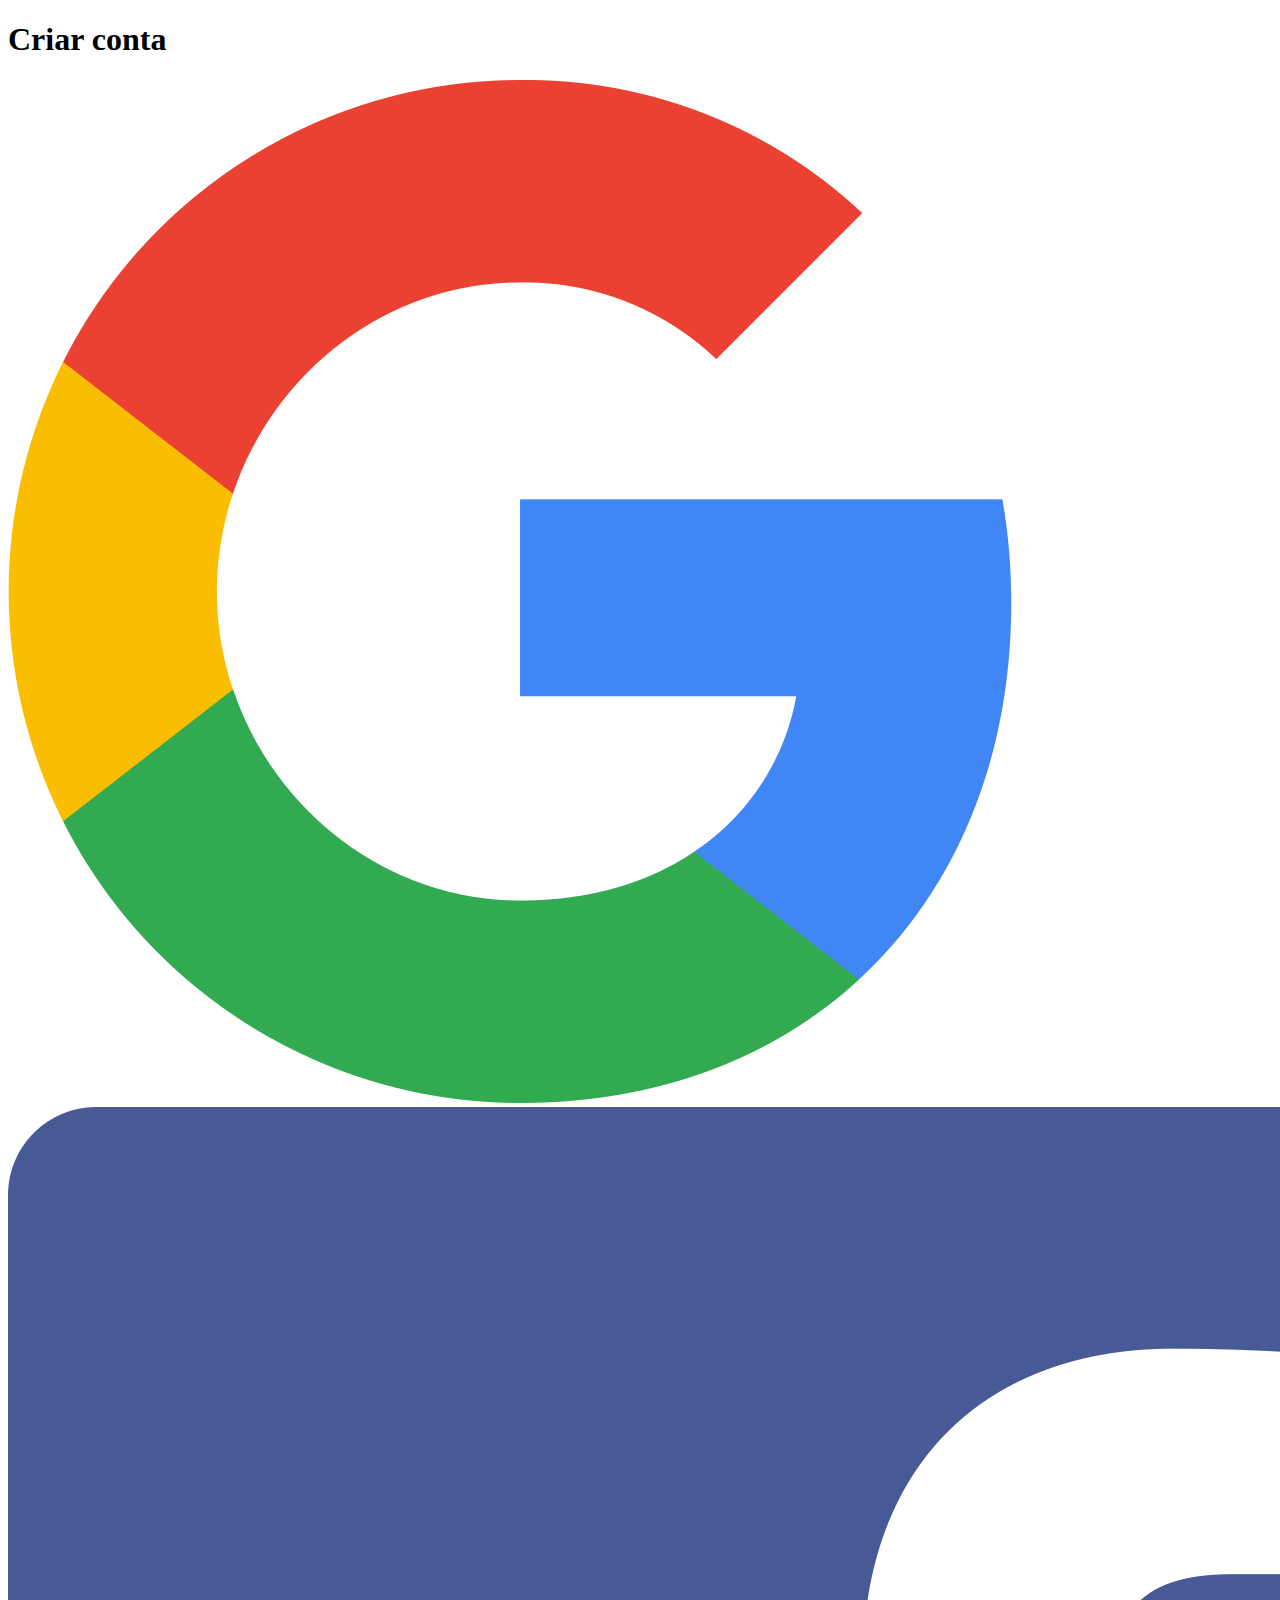
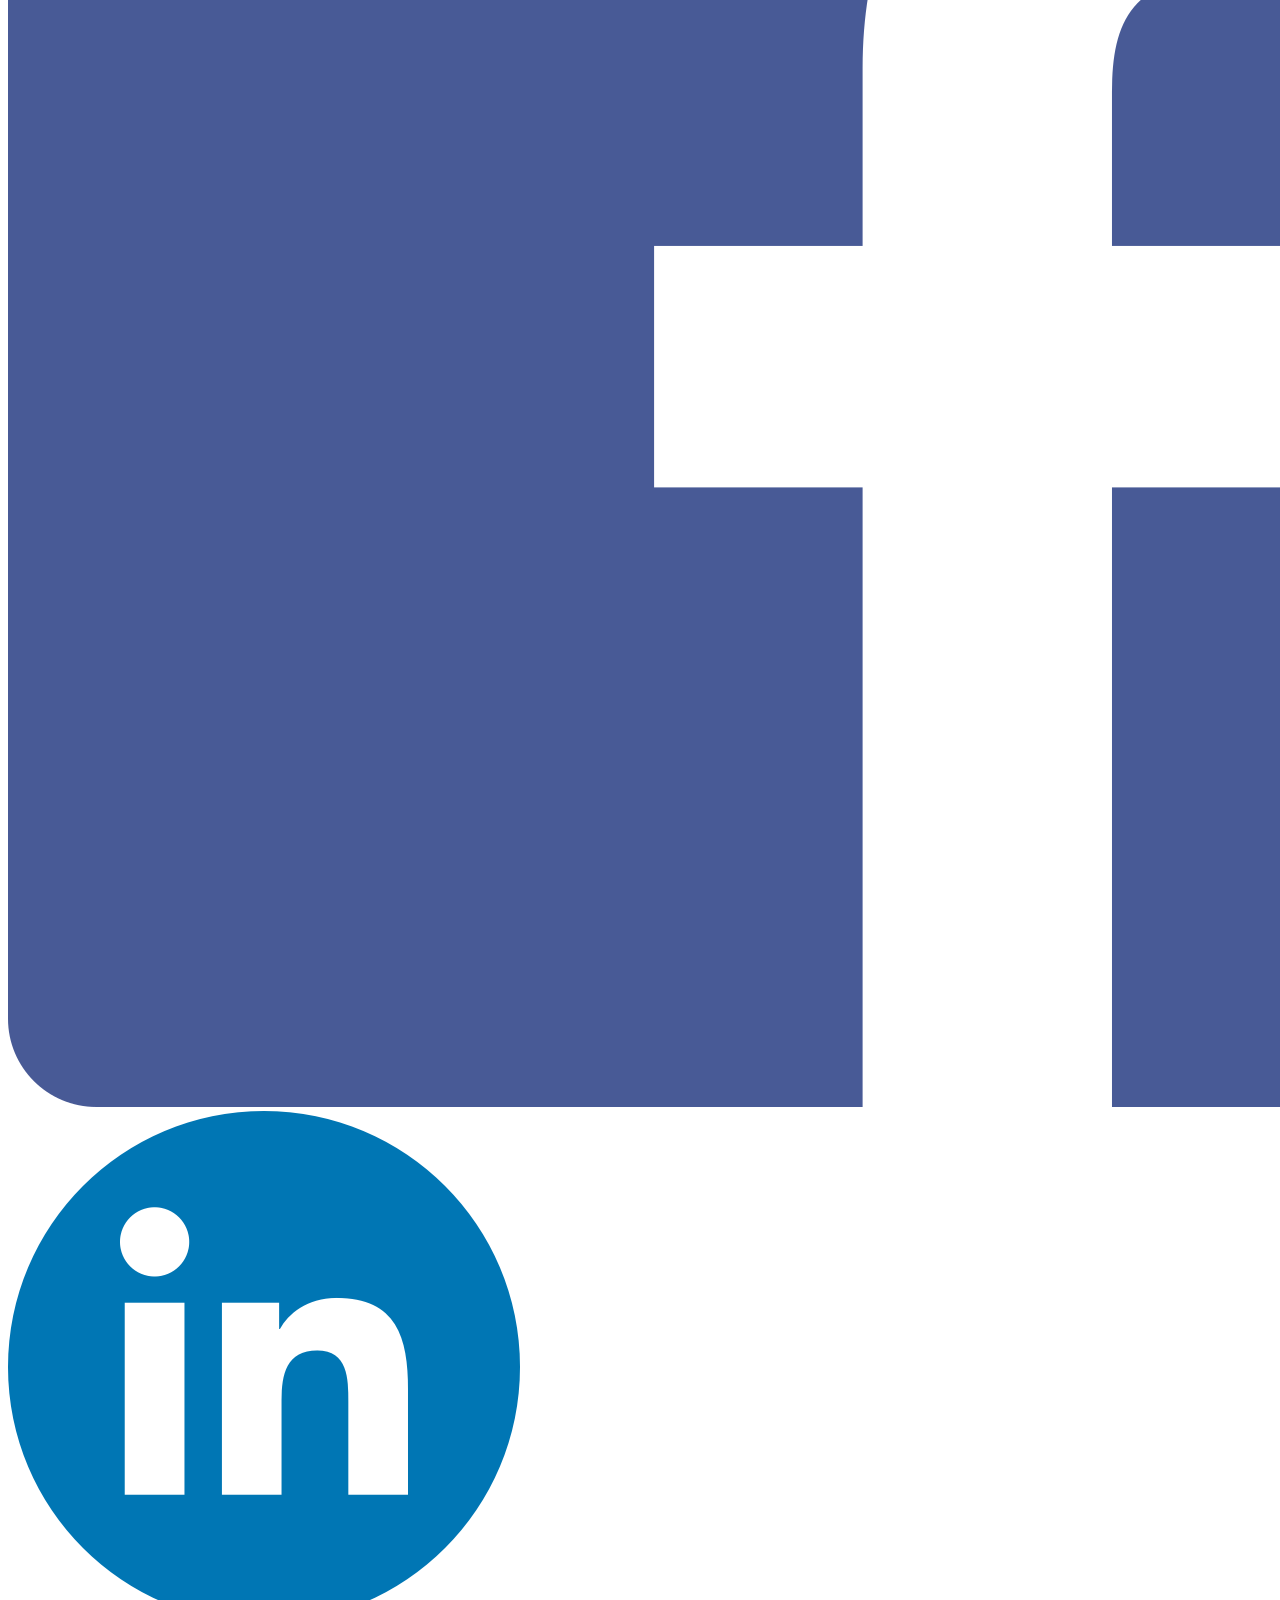
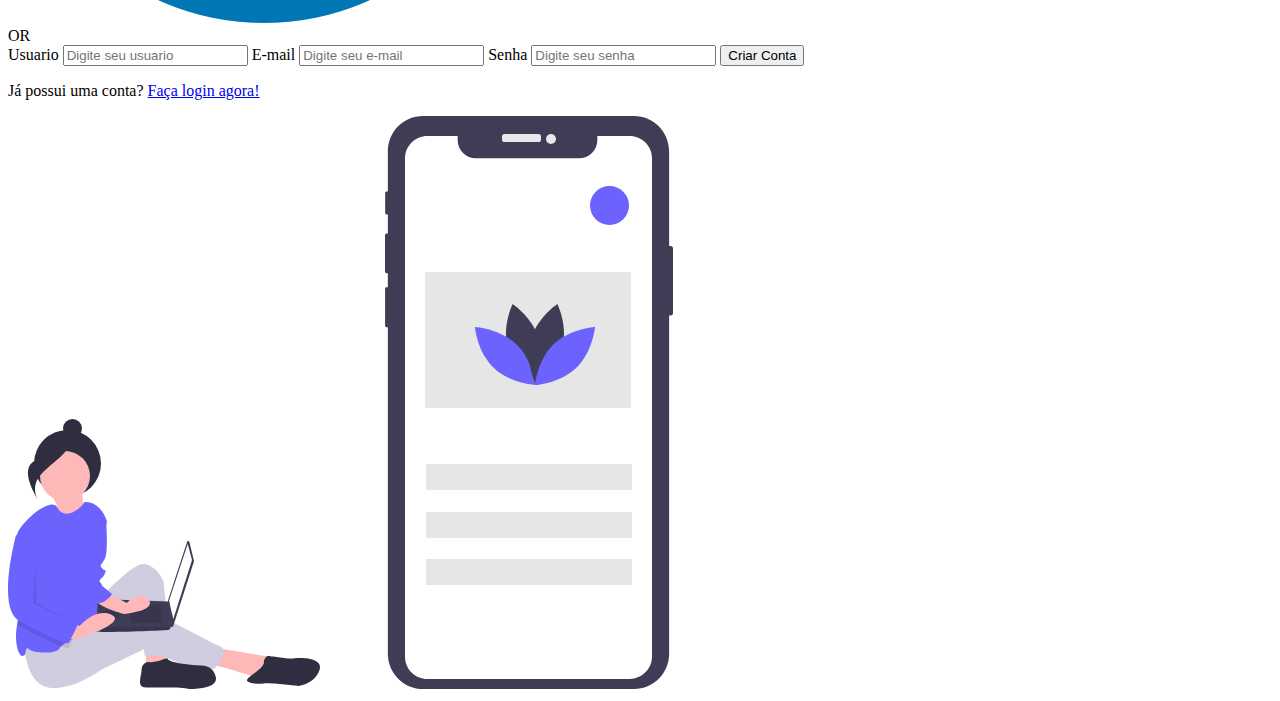
==== register.html @ e9fbd09c ":recycle: refactoring html" ====
<!DOCTYPE html>
<html lang="pt-br">
<head>
    <meta charset="UTF-8">
    <meta http-equiv="X-UA-Compatible" content="IE=edge">
    <meta name="viewport" content="width=device-width, initial-scale=1.0">
    <title>Resgistrar</title>
    <link rel="shortcut icon" href="" type="image/x-icon">
    <link rel="stylesheet" href="./sass/style.css" />
</head>
<body>
    <main>
        <div class="login-area">
            <h1>Criar conta</h1>
            <div class="auto">    
                <a><img src="./src/google.png" alt="Google Logo"></a>
                <a><img src="./src/facebook.png" alt="Facebook Logo"></a>
                <a><img src="./src/linkedin.png" alt="Linkedin Logo"></a>
            </div>
            <div class="alternative">OR</div>
            <div class="manual">
                <form action="">
                    <label for="input-user">
                        <span>Usuario</span>
                        <input type="text" name="User" id="input-user" placeholder="Digite seu usuario">
                    </label>
                    <label for="input-email">
                        <span>E-mail</span>
                        <input type="email" name="Email" id="input-email" placeholder="Digite seu e-mail">
                    </label>
                    <label for="input-password">
                        <span>Senha</span>
                        <input type="password" name="Password" id="input-password" placeholder="Digite seu senha">
                    </label>
                    <button type="submit" id="login-button">Criar Conta</button>
                </form>
            </div>
            <p>Já possui uma conta? <a href="./index.html">Faça login agora!</a></p>
        </div>
        <div class="background-img">
            <img src="./src/mobile.svg" alt="Background Image">
            <div class="circle"></div>
        </div>
    </main>
</body>
</html>
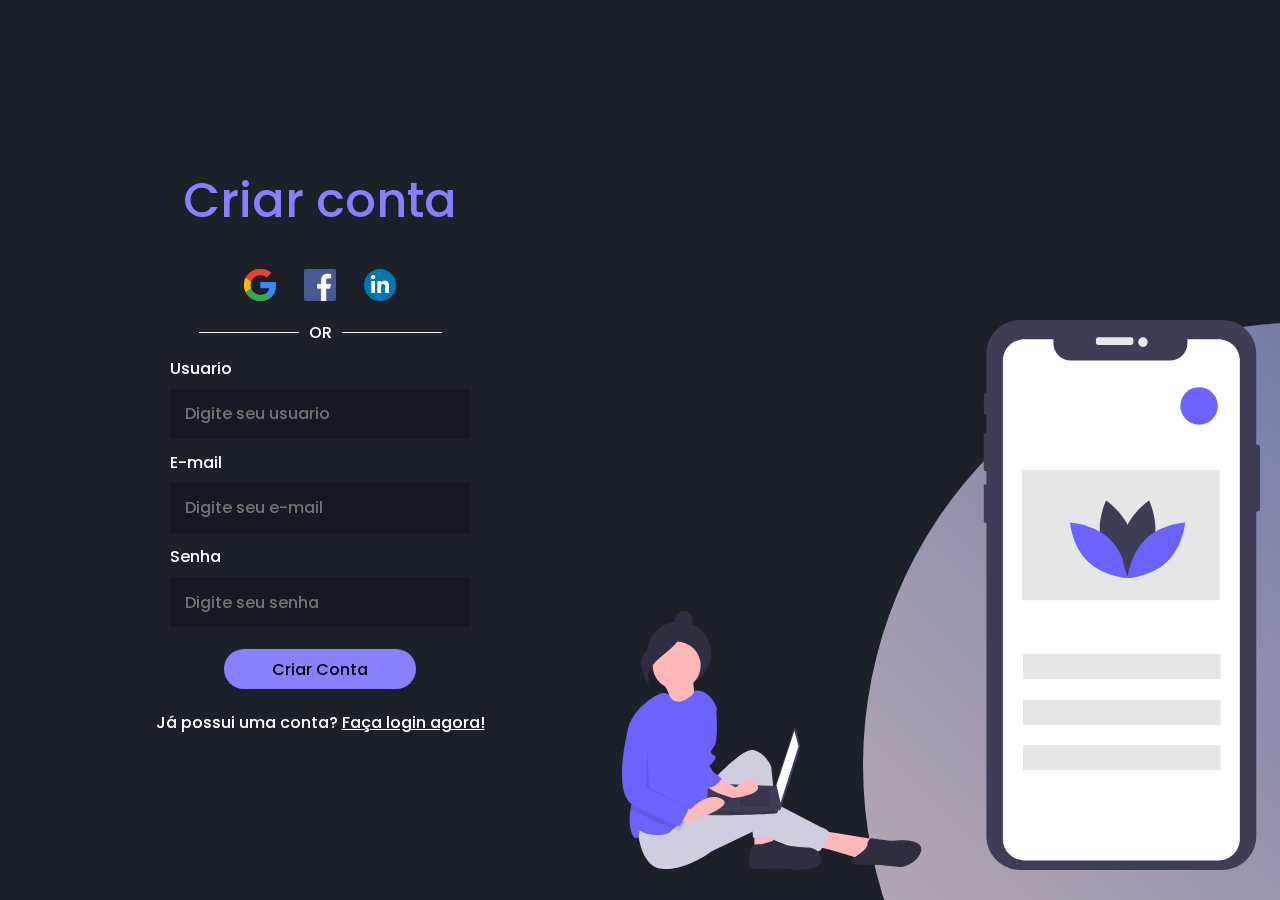
==== commit 9d1ca0ea: ":lipstick: restyling now with sass" ====
--- a/register.html
+++ b/register.html
@@ -1,46 +1,66 @@
 <!DOCTYPE html>
 <html lang="pt-br">
-<head>
-    <meta charset="UTF-8">
-    <meta http-equiv="X-UA-Compatible" content="IE=edge">
-    <meta name="viewport" content="width=device-width, initial-scale=1.0">
-    <title>Resgistrar</title>
-    <link rel="shortcut icon" href="" type="image/x-icon">
-    <link rel="stylesheet" href="./sass/style.css" />
-</head>
-<body>
-    <main>
-        <div class="login-area">
-            <h1>Criar conta</h1>
-            <div class="auto">    
-                <a><img src="./src/google.png" alt="Google Logo"></a>
-                <a><img src="./src/facebook.png" alt="Facebook Logo"></a>
-                <a><img src="./src/linkedin.png" alt="Linkedin Logo"></a>
-            </div>
-            <div class="alternative">OR</div>
-            <div class="manual">
-                <form action="">
-                    <label for="input-user">
-                        <span>Usuario</span>
-                        <input type="text" name="User" id="input-user" placeholder="Digite seu usuario">
-                    </label>
-                    <label for="input-email">
-                        <span>E-mail</span>
-                        <input type="email" name="Email" id="input-email" placeholder="Digite seu e-mail">
-                    </label>
-                    <label for="input-password">
-                        <span>Senha</span>
-                        <input type="password" name="Password" id="input-password" placeholder="Digite seu senha">
-                    </label>
-                    <button type="submit" id="login-button">Criar Conta</button>
-                </form>
-            </div>
-            <p>Já possui uma conta? <a href="./index.html">Faça login agora!</a></p>
-        </div>
-        <div class="background-img">
-            <img src="./src/mobile.svg" alt="Background Image">
-            <div class="circle"></div>
-        </div>
-    </main>
-</body>
-</html>+	<head>
+		<meta charset="UTF-8" />
+		<meta http-equiv="X-UA-Compatible" content="IE=edge" />
+		<meta name="viewport" content="width=device-width, initial-scale=1.0" />
+		<title>Resgistrar</title>
+		<link rel="shortcut icon" href="" type="image/x-icon" />
+		<link rel="stylesheet" href="./sass/style.css" />
+	</head>
+	<body>
+		<main>
+			<div class="login-area">
+				<h1>Criar conta</h1>
+				<div class="auto">
+					<a><img src="./src/google.png" alt="Google Logo" /></a>
+					<a><img src="./src/facebook.png" alt="Facebook Logo" /></a>
+					<a><img src="./src/linkedin.png" alt="Linkedin Logo" /></a>
+				</div>
+				<div class="alternative">OR</div>
+				<div class="manual">
+					<form action="">
+						<label for="input-user">
+							<span>Usuario</span>
+							<input
+								type="text"
+								name="User"
+								id="input-user"
+								placeholder="Digite seu usuario"
+							/>
+						</label>
+						<label for="input-email">
+							<span>E-mail</span>
+							<input
+								type="email"
+								name="Email"
+								id="input-email"
+								placeholder="Digite seu e-mail"
+							/>
+						</label>
+						<label for="input-password">
+							<span>Senha</span>
+							<input
+								type="password"
+								name="Password"
+								id="input-password"
+								placeholder="Digite seu senha"
+							/>
+						</label>
+						<button type="submit" id="login-button">
+							Criar Conta
+						</button>
+					</form>
+				</div>
+				<p>
+					Já possui uma conta?
+					<a href="./index.html">Faça login agora!</a>
+				</p>
+			</div>
+			<div class="background-decoration">
+				<img src="./src/mobile.svg" alt="Background Decoration" />
+				<div class="circle"></div>
+			</div>
+		</main>
+	</body>
+</html>
--- a/sass/style.css
+++ b/sass/style.css
@@ -0,0 +1,163 @@
+@import url("https://fonts.googleapis.com/css2?family=Poppins:wght@100;200;300;400;500;600;700;800;900&display=swap");
+* {
+  margin: 0;
+  padding: 0;
+  border: 0;
+  box-sizing: border-box;
+  font-family: Poppins, sans-serif;
+  font-weight: 500;
+}
+
+html {
+  font-size: 62.5%;
+}
+
+html,
+body {
+  margin: 0;
+  padding: 0;
+  box-sizing: border-box;
+  background: #1b2029;
+  color: #fff;
+  max-height: 100vh;
+  height: 100%;
+  overflow: hidden;
+}
+
+:root {
+  --primary: #8880fe;
+  --secondary: #8880fec7;
+  --gradient: linear-gradient(45deg, #e8cbc0, #636fa4);
+}
+
+.login-area {
+  width: 50vw;
+  height: 100vh;
+  display: flex;
+  flex-direction: column;
+  align-items: center;
+  justify-content: center;
+  position: fixed;
+  top: 0;
+}
+.login-area * {
+  font-size: 1.6rem;
+}
+.login-area h1 {
+  color: #8880fe;
+  font-size: 4.8rem;
+  margin-bottom: 3.2rem;
+}
+.login-area .auto {
+  letter-spacing: 24px;
+}
+.login-area .auto img {
+  height: 32px;
+}
+.login-area .alternative {
+  margin-top: 1.2rem;
+  display: flex;
+  flex-direction: row;
+  align-items: center;
+}
+.login-area .alternative::before, .login-area .alternative::after {
+  content: "";
+  background: #fff;
+  height: 1px;
+  width: 100px;
+}
+.login-area .alternative::before {
+  margin-right: 10px;
+}
+.login-area .alternative::after {
+  margin-left: 10px;
+}
+.login-area .manual {
+  display: flex;
+  flex-direction: column;
+}
+.login-area .manual form {
+  display: flex;
+  flex-direction: column;
+  align-items: center;
+}
+.login-area .manual form label {
+  display: flex;
+  flex-direction: column;
+}
+.login-area .manual form label span {
+  margin-top: 1.12rem;
+  margin-bottom: 0.8rem;
+}
+.login-area .manual form #input-user,
+.login-area .manual form #input-password,
+.login-area .manual form #input-email {
+  background-color: #161923;
+  height: 50px;
+  width: 300px;
+  outline: none;
+  color: #a6a6a6;
+  font-size: 0.95rem;
+  padding: 0 15px;
+  font-size: 1.6rem;
+}
+.login-area .manual form #login-btn {
+  background-color: #8880fe;
+  height: 40px;
+  border-radius: 30px;
+  outline: none;
+  transition: 0.2s ease-in-out;
+  align-self: center;
+  margin: 1.4rem 0 1.2rem 0;
+}
+.login-area .manual form #login-btn:hover {
+  background-color: #8880feb2;
+}
+.login-area p a {
+  color: #fff;
+  transition: 0.1s ease-in-out;
+}
+.login-area p a:hover {
+  color: var(--primary);
+}
+
+.background-decoration {
+  width: -webkit-max-content;
+  width: -moz-max-content;
+  width: max-content;
+  max-width: 50vw;
+  align-self: flex-end;
+  padding: 0 30px 0 0;
+  height: 100vh;
+}
+.background-decoration img {
+  height: 55rem;
+  position: fixed;
+  right: 20px;
+  bottom: 30px;
+  z-index: 1;
+}
+.background-decoration .circle {
+  position: absolute;
+  height: 100vh;
+  width: 100vw;
+  background: var(--gradient);
+  top: 0;
+  left: 0;
+  -webkit-clip-path: circle(40% at 102% 85%);
+          clip-path: circle(40% at 102% 85%);
+}
+
+#login-button {
+  background-color: #8880fe;
+  height: 40px;
+  border-radius: 30px;
+  outline: none;
+  transition: 0.2s ease-in-out;
+  margin: 2.24rem 0 2.1rem;
+  cursor: pointer;
+  padding: 0 4.8rem;
+}
+#login-button:hover {
+  background-color: #8880feb2;
+}/*# sourceMappingURL=style.css.map */